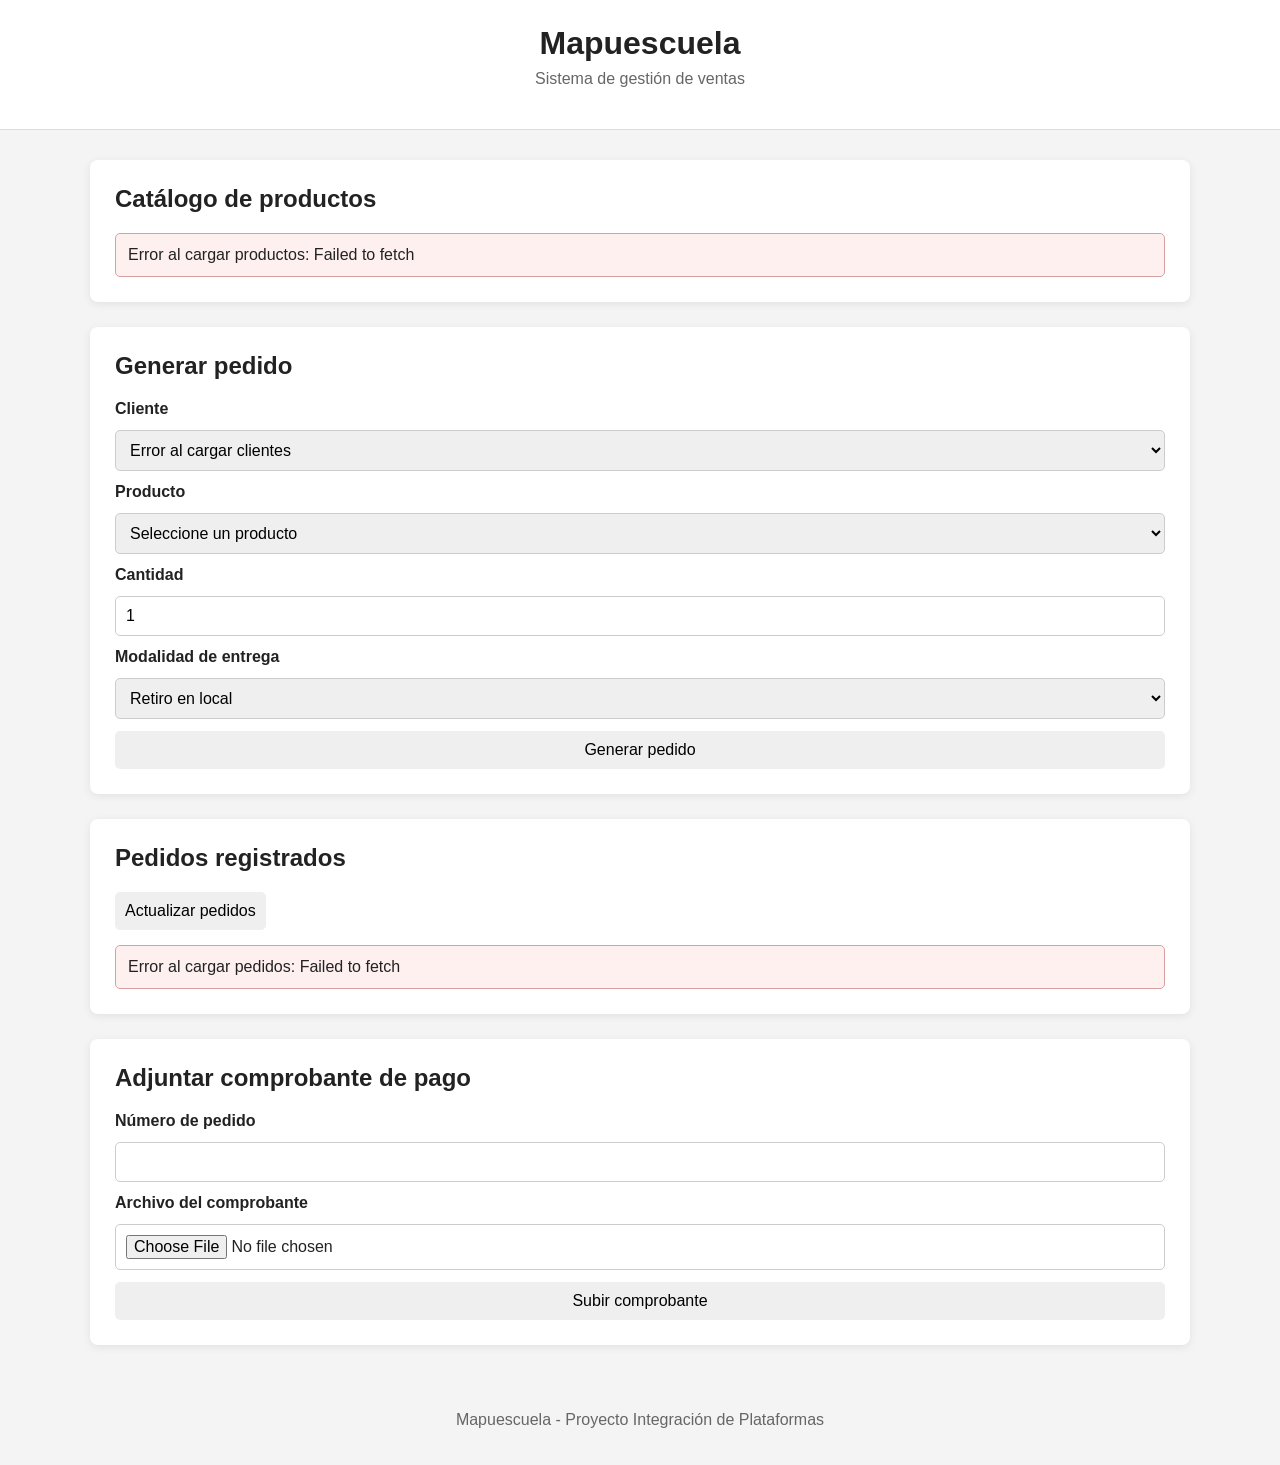
==== src/main/resources/static/index.html @ e21d8197 "Implementacion integrada Mapuescuela U1 U2 U3" ====
<!DOCTYPE html>
<html lang="es">
<head>
    <meta charset="UTF-8">
    <meta name="viewport" content="width=device-width, initial-scale=1.0">
    <title>Mapuescuela - Gestión de ventas</title>

    <link rel="stylesheet" href="estilos.css">
</head>

<body>

    <header>
        <h1>Mapuescuela</h1>
        <p>Sistema de gestión de ventas</p>
    </header>

    <main>

        <section>
            <h2>Catálogo de productos</h2>

            <div id="productos">
                <p>Cargando productos...</p>
            </div>
        </section>

        <section>
            <h2>Generar pedido</h2>

            <form id="formPedido">

                <label for="cliente">Cliente</label>
                <select id="cliente" required>
                    <option value="">Seleccione un cliente</option>
                </select>

                <label for="producto">Producto</label>
                <select id="producto" required>
                    <option value="">Seleccione un producto</option>
                </select>

                <label for="cantidad">Cantidad</label>
                <input
                    type="number"
                    id="cantidad"
                    min="1"
                    value="1"
                    required
                >

                <label for="modalidad">Modalidad de entrega</label>
                <select id="modalidad" required>
                    <option value="RETIRO">Retiro en local</option>
                    <option value="DESPACHO">Despacho a domicilio</option>
                </select>

                <button type="submit">
                    Generar pedido
                </button>

            </form>

            <div id="resultadoPedido"></div>
        </section>

        <section>
            <h2>Pedidos registrados</h2>

            <button id="btnActualizarPedidos">
                Actualizar pedidos
            </button>

            <div id="pedidos">
                <p>Cargando pedidos...</p>
            </div>
        </section>

        <section>
            <h2>Adjuntar comprobante de pago</h2>

            <form id="formComprobante">

                <label for="pedidoComprobante">
                    Número de pedido
                </label>

                <input
                    type="number"
                    id="pedidoComprobante"
                    min="1"
                    required
                >

                <label for="archivoComprobante">
                    Archivo del comprobante
                </label>

                <input
                    type="file"
                    id="archivoComprobante"
                    required
                >

                <button type="submit">
                    Subir comprobante
                </button>

            </form>

            <div id="resultadoComprobante"></div>
        </section>

    </main>

    <footer>
        <p>Mapuescuela - Proyecto Integración de Plataformas</p>
    </footer>

    <script src="app.js"></script>

</body>
</html>
---- src/main/resources/static/estilos.css ----
* {
    box-sizing: border-box;
}

body {
    margin: 0;
    font-family: Arial, Helvetica, sans-serif;
    background-color: #f4f4f4;
    color: #222222;
}

header {
    background-color: #ffffff;
    padding: 25px 20px;
    text-align: center;
    border-bottom: 1px solid #dddddd;
}

header h1 {
    margin: 0;
    font-size: 32px;
}

header p {
    margin-top: 8px;
    color: #666666;
}

main {
    width: 90%;
    max-width: 1100px;
    margin: 30px auto;
}

section {
    background-color: #ffffff;
    margin-bottom: 25px;
    padding: 25px;
    border-radius: 8px;
    box-shadow: 0 2px 8px rgba(0, 0, 0, 0.08);
}

section h2 {
    margin-top: 0;
    margin-bottom: 20px;
}

form {
    display: flex;
    flex-direction: column;
    gap: 12px;
}

label {
    font-weight: bold;
}

input,
select,
button {
    padding: 10px;
    font-size: 16px;
}

input,
select {
    border: 1px solid #cccccc;
    border-radius: 5px;
}

button {
    border: none;
    border-radius: 5px;
    cursor: pointer;
}

button:hover {
    opacity: 0.9;
}

.producto-card {
    border: 1px solid #dddddd;
    border-radius: 6px;
    padding: 15px;
    margin-bottom: 12px;
}

.producto-card h3 {
    margin-top: 0;
}

.tabla-contenedor {
    overflow-x: auto;
}

table {
    width: 100%;
    border-collapse: collapse;
    margin-top: 15px;
}

th,
td {
    border: 1px solid #dddddd;
    padding: 10px;
    text-align: left;
}

th {
    background-color: #f0f0f0;
}

.mensaje-exito {
    margin-top: 15px;
    padding: 12px;
    border: 1px solid #9acb9a;
    background-color: #eef9ee;
    border-radius: 5px;
}

.mensaje-error {
    margin-top: 15px;
    padding: 12px;
    border: 1px solid #d8a0a0;
    background-color: #fff0f0;
    border-radius: 5px;
}

footer {
    text-align: center;
    padding: 20px;
    color: #666666;
}
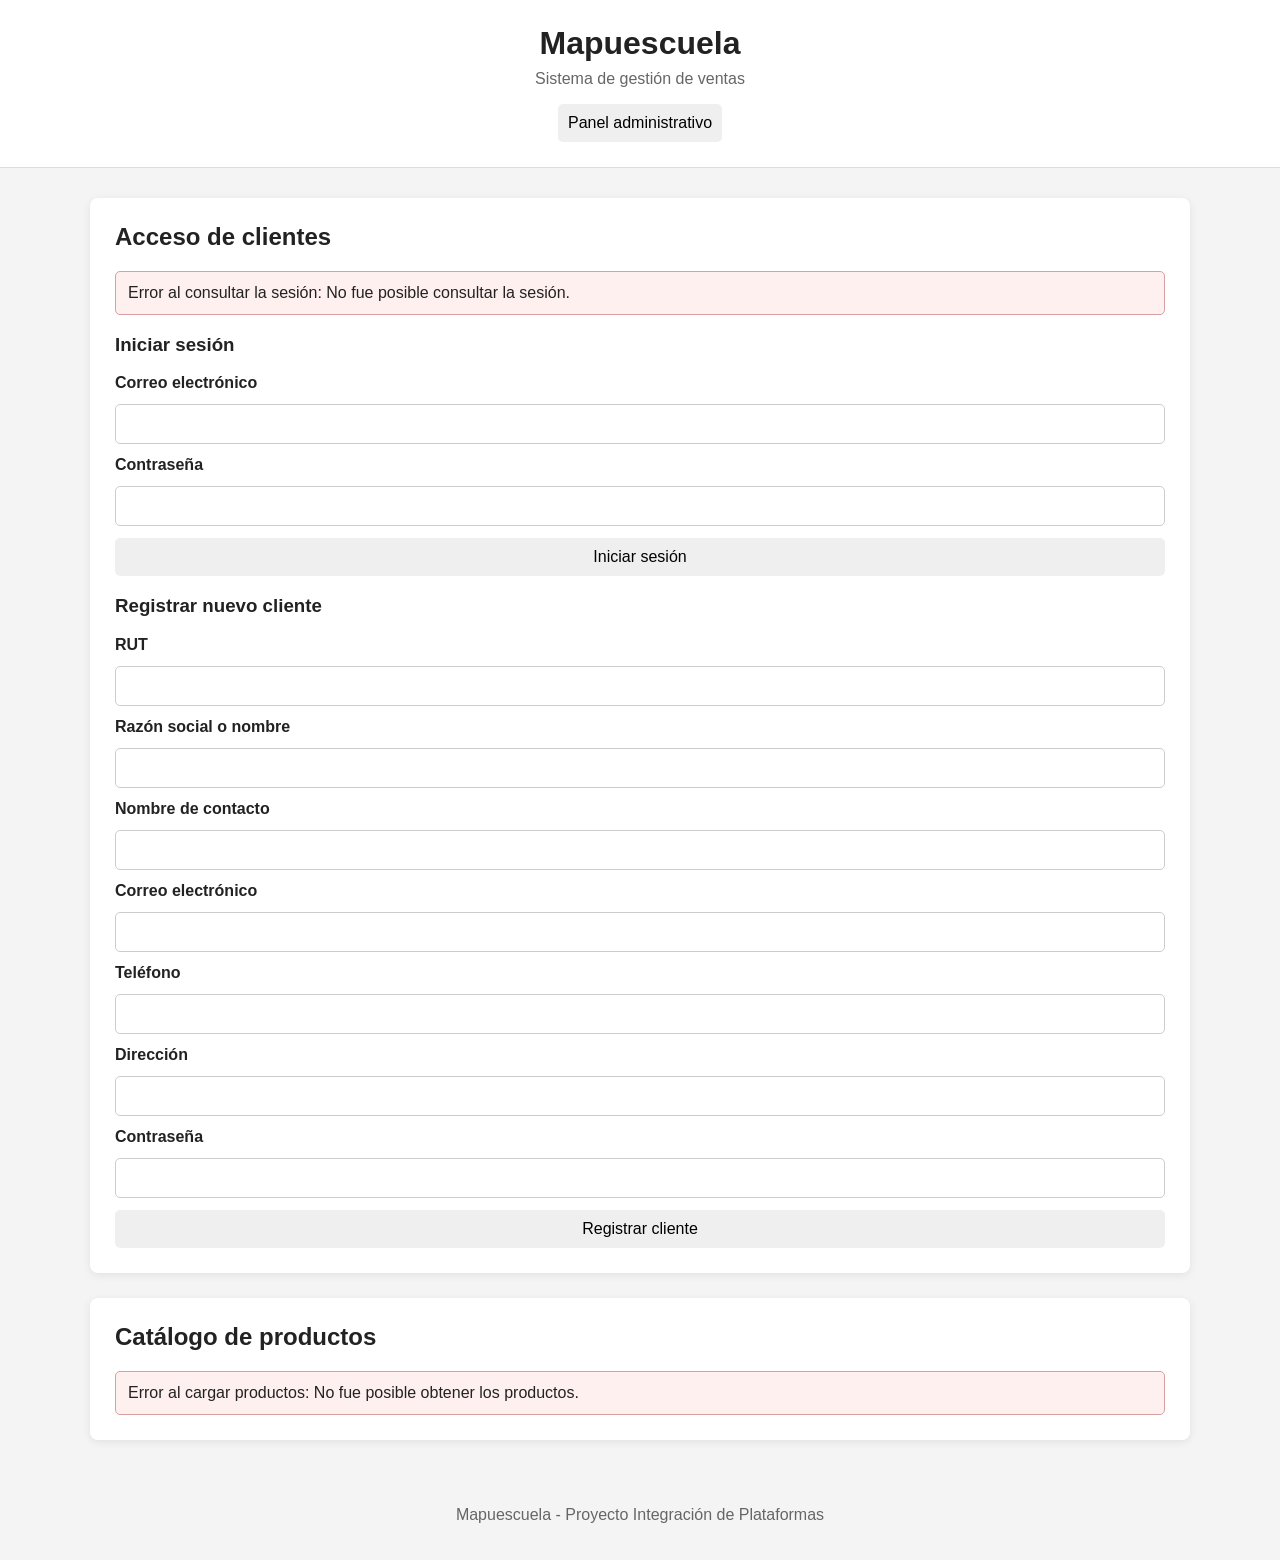
==== commit 77337881: "Completar flujos de retiro y despacho y mejorar seguridad e interfaz" ====
--- a/src/main/resources/static/index.html
+++ b/src/main/resources/static/index.html
@@ -13,9 +13,144 @@
     <header>
         <h1>Mapuescuela</h1>
         <p>Sistema de gestión de ventas</p>
+
+        <button
+            type="button"
+            onclick="window.location.href='admin.html'">
+            Panel administrativo
+        </button>
     </header>
 
     <main>
+
+        <section>
+            <h2>Acceso de clientes</h2>
+
+            <div id="estadoSesion">
+                <p>Comprobando sesión...</p>
+            </div>
+
+            <div id="formulariosAcceso">
+
+                <h3>Iniciar sesión</h3>
+
+                <form id="formLogin">
+
+                    <label for="emailLogin">
+                        Correo electrónico
+                    </label>
+                    <input
+                        type="email"
+                        id="emailLogin"
+                        autocomplete="email"
+                        required
+                    >
+
+                    <label for="passwordLogin">
+                        Contraseña
+                    </label>
+                    <input
+                        type="password"
+                        id="passwordLogin"
+                        autocomplete="current-password"
+                        required
+                    >
+
+                    <button type="submit">
+                        Iniciar sesión
+                    </button>
+
+                </form>
+
+                <div id="resultadoLogin" role="status"></div>
+
+                <h3>Registrar nuevo cliente</h3>
+
+                <form id="formRegistro">
+
+                    <label for="rutRegistro">RUT</label>
+                    <input
+                        type="text"
+                        id="rutRegistro"
+                        maxlength="20"
+                        required
+                    >
+
+                    <label for="razonSocialRegistro">
+                        Razón social o nombre
+                    </label>
+                    <input
+                        type="text"
+                        id="razonSocialRegistro"
+                        required
+                    >
+
+                    <label for="nombreContactoRegistro">
+                        Nombre de contacto
+                    </label>
+                    <input
+                        type="text"
+                        id="nombreContactoRegistro"
+                        required
+                    >
+
+                    <label for="emailRegistro">
+                        Correo electrónico
+                    </label>
+                    <input
+                        type="email"
+                        id="emailRegistro"
+                        autocomplete="email"
+                        required
+                    >
+
+                    <label for="telefonoRegistro">
+                        Teléfono
+                    </label>
+                    <input
+                        type="tel"
+                        id="telefonoRegistro"
+                        required
+                    >
+
+                    <label for="direccionRegistro">
+                        Dirección
+                    </label>
+                    <input
+                        type="text"
+                        id="direccionRegistro"
+                        required
+                    >
+
+                    <label for="passwordRegistro">
+                        Contraseña
+                    </label>
+                    <input
+                        type="password"
+                        id="passwordRegistro"
+                        minlength="8"
+                        maxlength="72"
+                        autocomplete="new-password"
+                        required
+                    >
+
+                    <button type="submit">
+                        Registrar cliente
+                    </button>
+
+                </form>
+
+                <div id="resultadoRegistro" role="status"></div>
+
+            </div>
+
+            <div id="accionesSesion" hidden>
+                <button type="button" id="btnCerrarSesion">
+                    Cerrar sesión
+                </button>
+            </div>
+
+        </section>
 
         <section>
             <h2>Catálogo de productos</h2>
@@ -25,15 +160,15 @@
             </div>
         </section>
 
-        <section>
+        <section id="seccionPedido" hidden>
             <h2>Generar pedido</h2>
 
+            <p>
+                El pedido se asociará automáticamente
+                a la cuenta con la que iniciaste sesión.
+            </p>
+
             <form id="formPedido">
-
-                <label for="cliente">Cliente</label>
-                <select id="cliente" required>
-                    <option value="">Seleccione un cliente</option>
-                </select>
 
                 <label for="producto">Producto</label>
                 <select id="producto" required>
@@ -61,14 +196,14 @@
 
             </form>
 
-            <div id="resultadoPedido"></div>
-        </section>
-
-        <section>
-            <h2>Pedidos registrados</h2>
-
-            <button id="btnActualizarPedidos">
-                Actualizar pedidos
+            <div id="resultadoPedido" role="status"></div>
+        </section>
+
+        <section id="seccionPedidos" hidden>
+            <h2>Mis pedidos</h2>
+
+            <button type="button" id="btnActualizarPedidos">
+                Actualizar mis pedidos
             </button>
 
             <div id="pedidos">
@@ -76,7 +211,7 @@
             </div>
         </section>
 
-        <section>
+        <section id="seccionComprobante" hidden>
             <h2>Adjuntar comprobante de pago</h2>
 
             <form id="formComprobante">
@@ -108,7 +243,7 @@
 
             </form>
 
-            <div id="resultadoComprobante"></div>
+            <div id="resultadoComprobante" role="status"></div>
         </section>
 
     </main>
@@ -117,6 +252,7 @@
         <p>Mapuescuela - Proyecto Integración de Plataformas</p>
     </footer>
 
+    <script src="seguridad.js"></script>
     <script src="app.js"></script>
 
 </body>
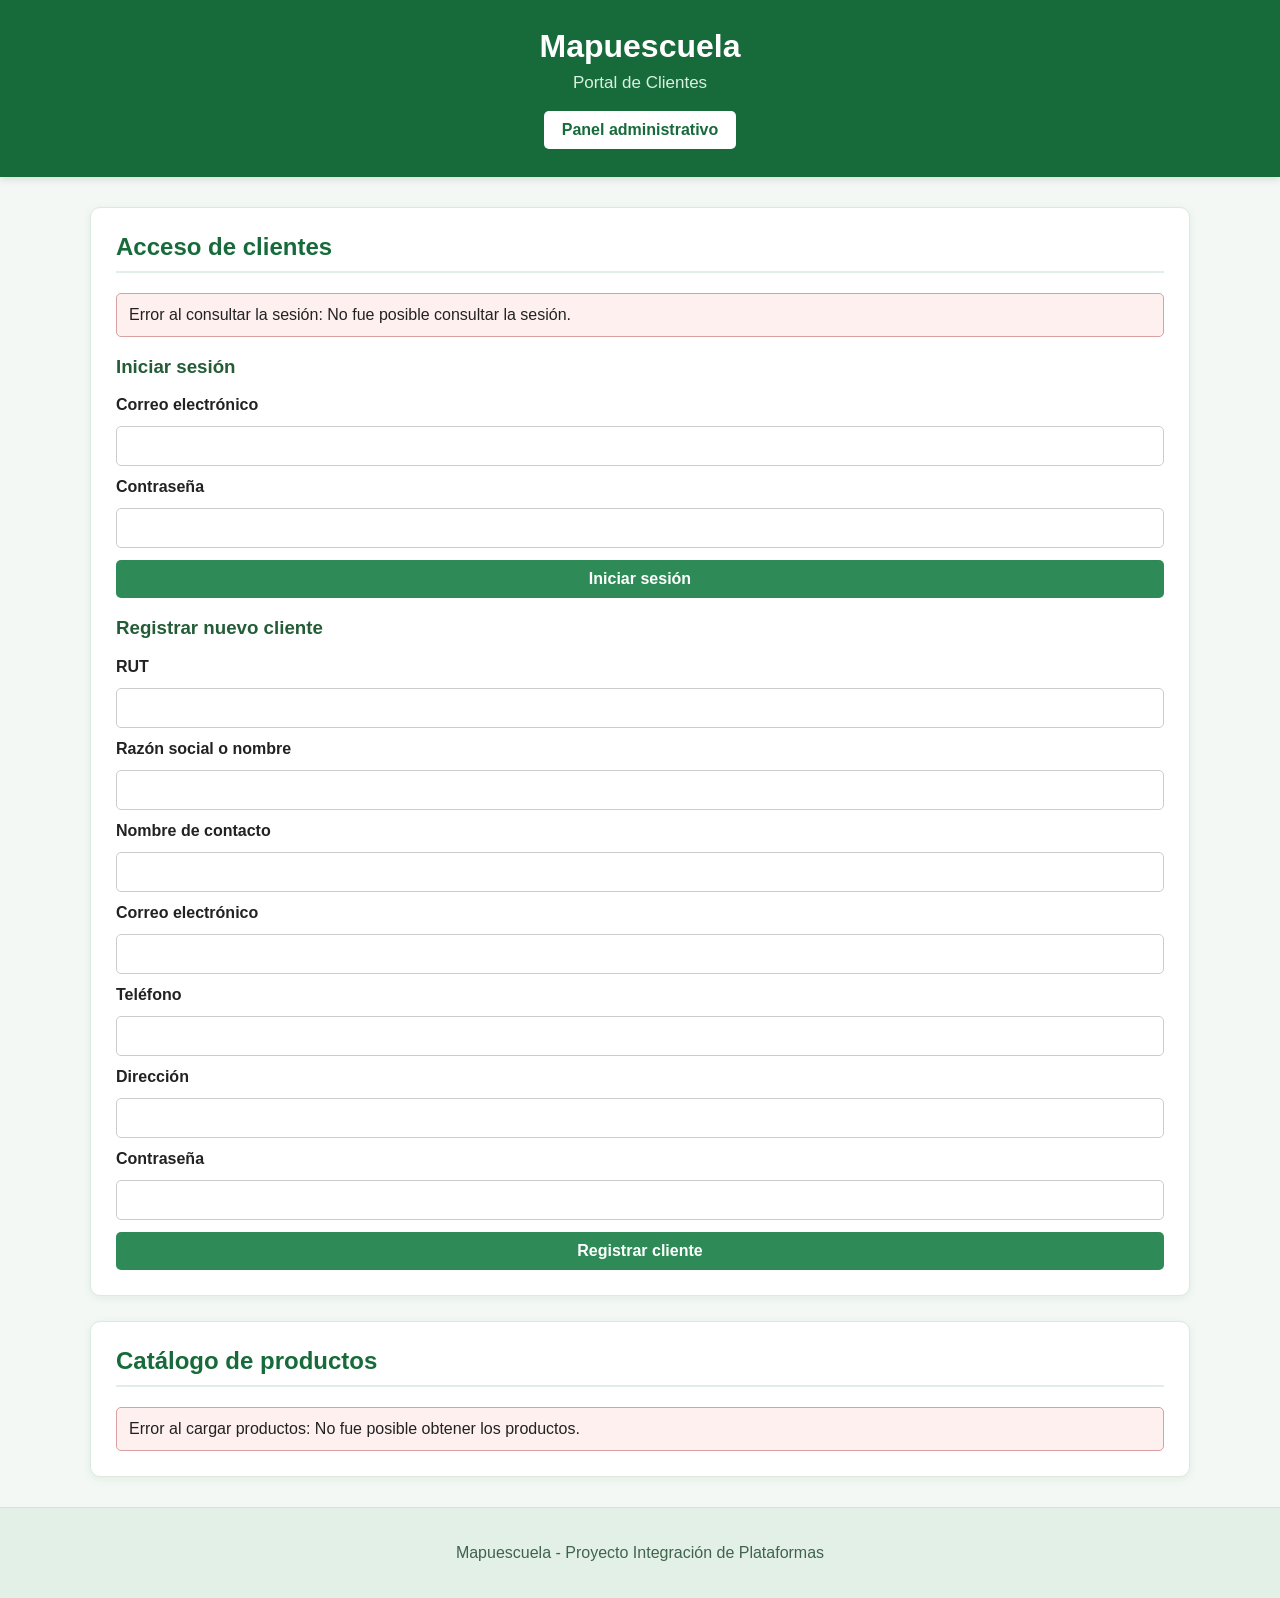
==== commit 2185ac10: "Mejorar portal de clientes y separar sesiones de acceso" ====
--- a/src/main/resources/static/index.html
+++ b/src/main/resources/static/index.html
@@ -8,11 +8,11 @@
     <link rel="stylesheet" href="estilos.css">
 </head>
 
-<body>
+<body class="portal-clientes">
 
     <header>
         <h1>Mapuescuela</h1>
-        <p>Sistema de gestión de ventas</p>
+        <p>Portal de Clientes</p>
 
         <button
             type="button"
--- a/src/main/resources/static/estilos.css
+++ b/src/main/resources/static/estilos.css
@@ -130,4 +130,90 @@
     text-align: center;
     padding: 20px;
     color: #666666;
+}
+/* =========================================================
+   PORTAL DE CLIENTES - ESTILO VERDE
+   ========================================================= */
+
+.portal-clientes {
+    background-color: #f3f8f4;
+}
+
+.portal-clientes header {
+    background-color: #176b3a;
+    color: #ffffff;
+    border-bottom: none;
+    padding: 28px 20px;
+    box-shadow: 0 2px 8px rgba(0, 0, 0, 0.12);
+}
+
+.portal-clientes header h1 {
+    color: #ffffff;
+}
+
+.portal-clientes header p {
+    color: #d9f0e1;
+    font-size: 17px;
+    margin-bottom: 18px;
+}
+
+.portal-clientes header button {
+    background-color: #ffffff;
+    color: #176b3a;
+    font-weight: bold;
+    padding: 10px 18px;
+}
+
+.portal-clientes main {
+    max-width: 1100px;
+}
+
+.portal-clientes section {
+    border: 1px solid #dbe9df;
+    border-radius: 10px;
+    box-shadow: 0 2px 8px rgba(23, 107, 58, 0.08);
+}
+
+.portal-clientes section h2 {
+    color: #176b3a;
+    border-bottom: 2px solid #e1eee5;
+    padding-bottom: 10px;
+}
+
+.portal-clientes section h3 {
+    color: #245c38;
+}
+
+.portal-clientes input:focus,
+.portal-clientes select:focus {
+    outline: none;
+    border-color: #2e8b57;
+    box-shadow: 0 0 0 2px rgba(46, 139, 87, 0.12);
+}
+
+.portal-clientes button {
+    background-color: #2e8b57;
+    color: #ffffff;
+    font-weight: bold;
+}
+
+.portal-clientes button:hover {
+    background-color: #247548;
+    opacity: 1;
+}
+
+.portal-clientes .producto-card {
+    background-color: #fbfdfb;
+    border-color: #d4e5d9;
+}
+
+.portal-clientes th {
+    background-color: #e5f2e9;
+    color: #245c38;
+}
+
+.portal-clientes footer {
+    background-color: #e3f0e7;
+    color: #41634c;
+    border-top: 1px solid #d1e4d7;
 }
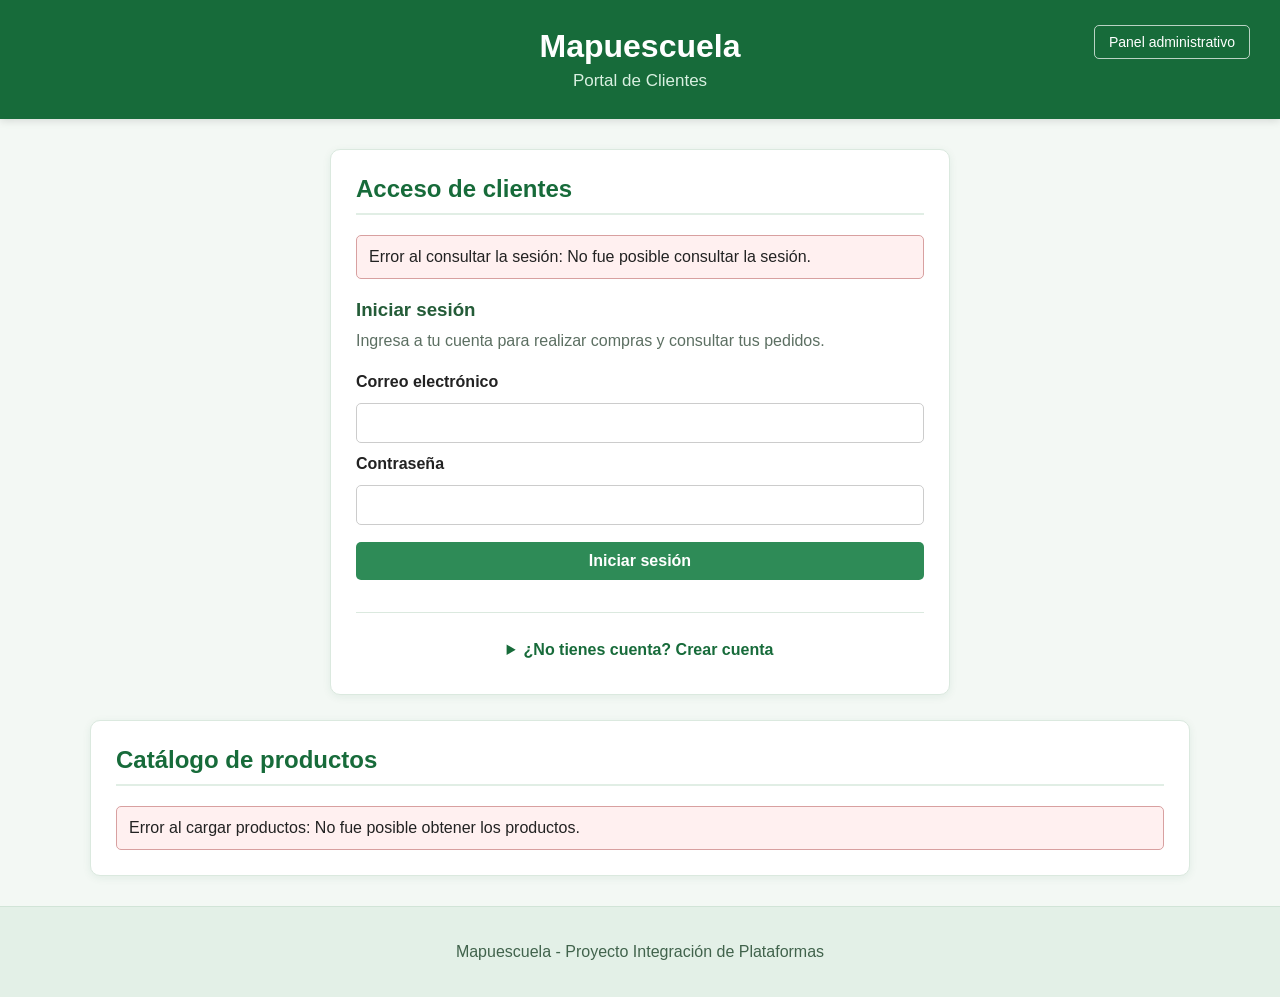
==== commit 35c506f1: "Mejorar diseño del portal de clientes" ====
--- a/src/main/resources/static/index.html
+++ b/src/main/resources/static/index.html
@@ -1,9 +1,9 @@
-<!DOCTYPE html>
+﻿<!DOCTYPE html>
 <html lang="es">
 <head>
     <meta charset="UTF-8">
     <meta name="viewport" content="width=device-width, initial-scale=1.0">
-    <title>Mapuescuela - Gestión de ventas</title>
+    <title>Mapuescuela - Portal de Clientes</title>
 
     <link rel="stylesheet" href="estilos.css">
 </head>
@@ -16,6 +16,7 @@
 
         <button
             type="button"
+            class="btn-panel-admin"
             onclick="window.location.href='admin.html'">
             Panel administrativo
         </button>
@@ -23,131 +24,175 @@
 
     <main>
 
-        <section>
+        <section class="seccion-acceso">
             <h2>Acceso de clientes</h2>
 
             <div id="estadoSesion">
                 <p>Comprobando sesión...</p>
             </div>
 
-            <div id="formulariosAcceso">
-
-                <h3>Iniciar sesión</h3>
-
-                <form id="formLogin">
-
-                    <label for="emailLogin">
-                        Correo electrónico
-                    </label>
-                    <input
-                        type="email"
-                        id="emailLogin"
-                        autocomplete="email"
-                        required
-                    >
-
-                    <label for="passwordLogin">
-                        Contraseña
-                    </label>
-                    <input
-                        type="password"
-                        id="passwordLogin"
-                        autocomplete="current-password"
-                        required
-                    >
-
-                    <button type="submit">
-                        Iniciar sesión
-                    </button>
-
-                </form>
-
-                <div id="resultadoLogin" role="status"></div>
-
-                <h3>Registrar nuevo cliente</h3>
-
-                <form id="formRegistro">
-
-                    <label for="rutRegistro">RUT</label>
-                    <input
-                        type="text"
-                        id="rutRegistro"
-                        maxlength="20"
-                        required
-                    >
-
-                    <label for="razonSocialRegistro">
-                        Razón social o nombre
-                    </label>
-                    <input
-                        type="text"
-                        id="razonSocialRegistro"
-                        required
-                    >
-
-                    <label for="nombreContactoRegistro">
-                        Nombre de contacto
-                    </label>
-                    <input
-                        type="text"
-                        id="nombreContactoRegistro"
-                        required
-                    >
-
-                    <label for="emailRegistro">
-                        Correo electrónico
-                    </label>
-                    <input
-                        type="email"
-                        id="emailRegistro"
-                        autocomplete="email"
-                        required
-                    >
-
-                    <label for="telefonoRegistro">
-                        Teléfono
-                    </label>
-                    <input
-                        type="tel"
-                        id="telefonoRegistro"
-                        required
-                    >
-
-                    <label for="direccionRegistro">
-                        Dirección
-                    </label>
-                    <input
-                        type="text"
-                        id="direccionRegistro"
-                        required
-                    >
-
-                    <label for="passwordRegistro">
-                        Contraseña
-                    </label>
-                    <input
-                        type="password"
-                        id="passwordRegistro"
-                        minlength="8"
-                        maxlength="72"
-                        autocomplete="new-password"
-                        required
-                    >
-
-                    <button type="submit">
-                        Registrar cliente
-                    </button>
-
-                </form>
-
-                <div id="resultadoRegistro" role="status"></div>
+            <div id="formulariosAcceso" class="acceso-clientes">
+
+                <div class="login-cliente">
+
+                    <h3>Iniciar sesión</h3>
+
+                    <p class="texto-acceso">
+                        Ingresa a tu cuenta para realizar compras
+                        y consultar tus pedidos.
+                    </p>
+
+                    <form id="formLogin">
+
+                        <label for="emailLogin">
+                            Correo electrónico
+                        </label>
+
+                        <input
+                            type="email"
+                            id="emailLogin"
+                            autocomplete="email"
+                            required
+                        >
+
+                        <label for="passwordLogin">
+                            Contraseña
+                        </label>
+
+                        <input
+                            type="password"
+                            id="passwordLogin"
+                            autocomplete="current-password"
+                            required
+                        >
+
+                        <button type="submit">
+                            Iniciar sesión
+                        </button>
+
+                    </form>
+
+                    <div id="resultadoLogin" role="status"></div>
+
+                </div>
+
+                <details class="registro-cliente">
+
+                    <summary>
+                        ¿No tienes cuenta? Crear cuenta
+                    </summary>
+
+                    <div class="contenido-registro">
+
+                        <h3>Registrar nuevo cliente</h3>
+
+                        <p class="texto-acceso">
+                            Completa tus datos para crear una cuenta
+                            en Mapuescuela.
+                        </p>
+
+                        <form id="formRegistro">
+
+                            <label for="rutRegistro">
+                                RUT
+                            </label>
+
+                            <input
+                                type="text"
+                                id="rutRegistro"
+                                maxlength="20"
+                                required
+                            >
+
+                            <label for="razonSocialRegistro">
+                                Razón social o nombre
+                            </label>
+
+                            <input
+                                type="text"
+                                id="razonSocialRegistro"
+                                required
+                            >
+
+                            <label for="nombreContactoRegistro">
+                                Nombre de contacto
+                            </label>
+
+                            <input
+                                type="text"
+                                id="nombreContactoRegistro"
+                                required
+                            >
+
+                            <label for="emailRegistro">
+                                Correo electrónico
+                            </label>
+
+                            <input
+                                type="email"
+                                id="emailRegistro"
+                                autocomplete="email"
+                                required
+                            >
+
+                            <label for="telefonoRegistro">
+                                Teléfono
+                            </label>
+
+                            <input
+                                type="tel"
+                                id="telefonoRegistro"
+                                required
+                            >
+
+                            <label for="direccionRegistro">
+                                Dirección
+                            </label>
+
+                            <input
+                                type="text"
+                                id="direccionRegistro"
+                                required
+                            >
+
+                            <label for="passwordRegistro">
+                                Contraseña
+                            </label>
+
+                            <input
+                                type="password"
+                                id="passwordRegistro"
+                                minlength="8"
+                                maxlength="72"
+                                autocomplete="new-password"
+                                required
+                            >
+
+                            <button type="submit">
+                                Registrar cliente
+                            </button>
+
+                        </form>
+
+                        <div
+                            id="resultadoRegistro"
+                            role="status">
+                        </div>
+
+                    </div>
+
+                </details>
 
             </div>
 
             <div id="accionesSesion" hidden>
-                <button type="button" id="btnCerrarSesion">
+
+                <button
+                    type="button"
+                    id="btnCerrarSesion">
                     Cerrar sesión
                 </button>
+
             </div>
 
         </section>
@@ -161,6 +206,7 @@
         </section>
 
         <section id="seccionPedido" hidden>
+
             <h2>Generar pedido</h2>
 
             <p>
@@ -170,12 +216,20 @@
 
             <form id="formPedido">
 
-                <label for="producto">Producto</label>
+                <label for="producto">
+                    Producto
+                </label>
+
                 <select id="producto" required>
-                    <option value="">Seleccione un producto</option>
+                    <option value="">
+                        Seleccione un producto
+                    </option>
                 </select>
 
-                <label for="cantidad">Cantidad</label>
+                <label for="cantidad">
+                    Cantidad
+                </label>
+
                 <input
                     type="number"
                     id="cantidad"
@@ -184,10 +238,20 @@
                     required
                 >
 
-                <label for="modalidad">Modalidad de entrega</label>
+                <label for="modalidad">
+                    Modalidad de entrega
+                </label>
+
                 <select id="modalidad" required>
-                    <option value="RETIRO">Retiro en local</option>
-                    <option value="DESPACHO">Despacho a domicilio</option>
+
+                    <option value="RETIRO">
+                        Retiro en local
+                    </option>
+
+                    <option value="DESPACHO">
+                        Despacho a domicilio
+                    </option>
+
                 </select>
 
                 <button type="submit">
@@ -196,22 +260,31 @@
 
             </form>
 
-            <div id="resultadoPedido" role="status"></div>
+            <div
+                id="resultadoPedido"
+                role="status">
+            </div>
+
         </section>
 
         <section id="seccionPedidos" hidden>
+
             <h2>Mis pedidos</h2>
 
-            <button type="button" id="btnActualizarPedidos">
+            <button
+                type="button"
+                id="btnActualizarPedidos">
                 Actualizar mis pedidos
             </button>
 
             <div id="pedidos">
                 <p>Cargando pedidos...</p>
             </div>
+
         </section>
 
         <section id="seccionComprobante" hidden>
+
             <h2>Adjuntar comprobante de pago</h2>
 
             <form id="formComprobante">
@@ -243,13 +316,19 @@
 
             </form>
 
-            <div id="resultadoComprobante" role="status"></div>
+            <div
+                id="resultadoComprobante"
+                role="status">
+            </div>
+
         </section>
 
     </main>
 
     <footer>
-        <p>Mapuescuela - Proyecto Integración de Plataformas</p>
+        <p>
+            Mapuescuela - Proyecto Integración de Plataformas
+        </p>
     </footer>
 
     <script src="seguridad.js"></script>
--- a/src/main/resources/static/estilos.css
+++ b/src/main/resources/static/estilos.css
@@ -131,6 +131,8 @@
     padding: 20px;
     color: #666666;
 }
+
+
 /* =========================================================
    PORTAL DE CLIENTES - ESTILO VERDE
    ========================================================= */
@@ -139,7 +141,11 @@
     background-color: #f3f8f4;
 }
 
+
+/* ENCABEZADO */
+
 .portal-clientes header {
+    position: relative;
     background-color: #176b3a;
     color: #ffffff;
     border-bottom: none;
@@ -149,20 +155,37 @@
 
 .portal-clientes header h1 {
     color: #ffffff;
+    margin-bottom: 4px;
 }
 
 .portal-clientes header p {
     color: #d9f0e1;
     font-size: 17px;
-    margin-bottom: 18px;
-}
-
-.portal-clientes header button {
-    background-color: #ffffff;
-    color: #176b3a;
-    font-weight: bold;
-    padding: 10px 18px;
-}
+    margin: 6px 0 0;
+}
+
+
+/* BOTÓN DE ACCESO ADMINISTRATIVO */
+
+.portal-clientes header .btn-panel-admin {
+    position: absolute;
+    top: 25px;
+    right: 30px;
+    width: auto;
+    background-color: transparent;
+    color: #ffffff;
+    border: 1px solid rgba(255, 255, 255, 0.7);
+    font-size: 14px;
+    font-weight: normal;
+    padding: 8px 14px;
+}
+
+.portal-clientes header .btn-panel-admin:hover {
+    background-color: rgba(255, 255, 255, 0.12);
+}
+
+
+/* CONTENIDO PRINCIPAL */
 
 .portal-clientes main {
     max-width: 1100px;
@@ -182,6 +205,46 @@
 
 .portal-clientes section h3 {
     color: #245c38;
+}
+
+
+/* =========================================================
+   ACCESO DE CLIENTES
+   ========================================================= */
+
+.portal-clientes .seccion-acceso {
+    max-width: 620px;
+    margin-left: auto;
+    margin-right: auto;
+}
+
+.portal-clientes .acceso-clientes {
+    margin-top: 15px;
+}
+
+.portal-clientes .login-cliente {
+    padding: 5px 0 10px;
+}
+
+.portal-clientes .login-cliente h3 {
+    margin-top: 0;
+    margin-bottom: 8px;
+}
+
+.portal-clientes .texto-acceso {
+    color: #5c6f62;
+    line-height: 1.5;
+    margin-top: 0;
+    margin-bottom: 20px;
+}
+
+
+/* FORMULARIOS */
+
+.portal-clientes input,
+.portal-clientes select {
+    width: 100%;
+    background-color: #ffffff;
 }
 
 .portal-clientes input:focus,
@@ -202,6 +265,52 @@
     opacity: 1;
 }
 
+.portal-clientes .login-cliente form button {
+    margin-top: 5px;
+}
+
+
+/* =========================================================
+   REGISTRO PLEGABLE
+   ========================================================= */
+
+.portal-clientes .registro-cliente {
+    margin-top: 22px;
+    border-top: 1px solid #dbe9df;
+    padding-top: 18px;
+}
+
+.portal-clientes .registro-cliente summary {
+    cursor: pointer;
+    color: #176b3a;
+    font-weight: bold;
+    text-align: center;
+    padding: 10px;
+    border-radius: 6px;
+    list-style-position: inside;
+}
+
+.portal-clientes .registro-cliente summary:hover {
+    background-color: #eef6f0;
+}
+
+.portal-clientes .registro-cliente[open] summary {
+    margin-bottom: 20px;
+}
+
+.portal-clientes .contenido-registro {
+    padding-top: 5px;
+}
+
+.portal-clientes .contenido-registro h3 {
+    margin-top: 0;
+}
+
+
+/* =========================================================
+   CATÁLOGO Y PEDIDOS
+   ========================================================= */
+
 .portal-clientes .producto-card {
     background-color: #fbfdfb;
     border-color: #d4e5d9;
@@ -211,9 +320,42 @@
     background-color: #e5f2e9;
     color: #245c38;
 }
+
+
+/* PIE DE PÁGINA */
 
 .portal-clientes footer {
     background-color: #e3f0e7;
     color: #41634c;
     border-top: 1px solid #d1e4d7;
+}
+
+
+/* =========================================================
+   ADAPTACIÓN PARA PANTALLAS PEQUEÑAS
+   ========================================================= */
+
+@media (max-width: 700px) {
+
+    .portal-clientes header {
+        padding: 24px 15px;
+    }
+
+    .portal-clientes header .btn-panel-admin {
+        position: static;
+        margin-top: 15px;
+    }
+
+    .portal-clientes main {
+        width: 94%;
+        margin-top: 20px;
+    }
+
+    .portal-clientes section {
+        padding: 20px;
+    }
+
+    .portal-clientes .seccion-acceso {
+        max-width: 100%;
+    }
 }
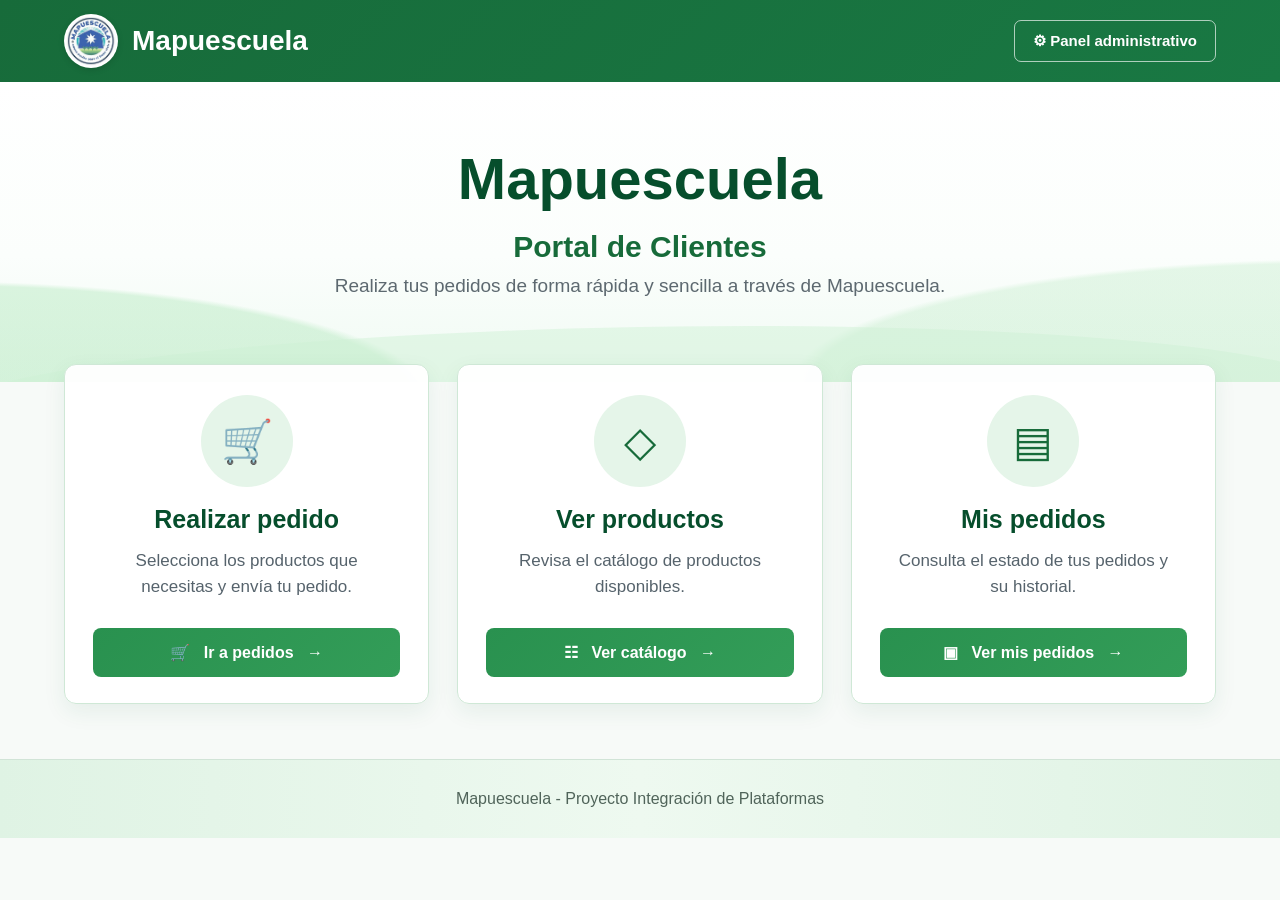
==== commit d85e5baf: "Mejorar interfaz final de portales y seguridad de sesiones" ====
--- a/src/main/resources/static/index.html
+++ b/src/main/resources/static/index.html
@@ -1,46 +1,269 @@
 ﻿<!DOCTYPE html>
 <html lang="es">
+
 <head>
     <meta charset="UTF-8">
     <meta name="viewport" content="width=device-width, initial-scale=1.0">
+
     <title>Mapuescuela - Portal de Clientes</title>
 
     <link rel="stylesheet" href="estilos.css">
+
+    <style>
+        /* =====================================================
+           BARRA DE ACCIONES DE MIS PEDIDOS
+           ===================================================== */
+
+        .barra-mis-pedidos {
+            display: flex;
+            align-items: center;
+            justify-content: space-between;
+            gap: 16px;
+            flex-wrap: wrap;
+
+            margin: 12px 0 10px;
+            padding: 10px 12px;
+
+            background-color: #16733f;
+            border-radius: 7px;
+        }
+
+        .barra-mis-pedidos-usuario {
+            display: flex;
+            align-items: center;
+            justify-content: flex-end;
+            gap: 12px;
+            flex-wrap: wrap;
+
+            margin-left: auto;
+        }
+
+        .nombre-cliente-pedidos {
+            color: #ffffff;
+            font-size: 14px;
+            font-weight: 700;
+        }
+
+        .btn-cerrar-sesion-pedidos {
+            width: auto;
+
+            padding: 9px 14px;
+
+            background-color: rgba(255, 255, 255, 0.12);
+            color: #ffffff;
+
+            border: 1px solid rgba(255, 255, 255, 0.75);
+            border-radius: 6px;
+
+            font-size: 14px;
+            font-weight: 700;
+
+            cursor: pointer;
+
+            transition: 0.2s ease;
+        }
+
+        .btn-cerrar-sesion-pedidos:hover {
+            background-color: rgba(255, 255, 255, 0.24);
+        }
+
+        @media (max-width: 650px) {
+
+            .barra-mis-pedidos {
+                align-items: stretch;
+            }
+
+            .barra-mis-pedidos-usuario {
+                width: 100%;
+                justify-content: space-between;
+                margin-left: 0;
+            }
+        }
+    </style>
 </head>
 
 <body class="portal-clientes">
 
-    <header>
-        <h1>Mapuescuela</h1>
-        <p>Portal de Clientes</p>
+    <!-- =====================================================
+         BARRA SUPERIOR
+         ===================================================== -->
+
+    <header class="barra-superior">
+
+        <div class="marca-mapuescuela">
+
+            <img
+                src="img/logo-mapuescuela.jpg"
+                alt="Logo Mapuescuela"
+                class="logo-mapuescuela"
+            >
+
+            <span>
+                Mapuescuela
+            </span>
+
+        </div>
+
 
         <button
             type="button"
             class="btn-panel-admin"
             onclick="window.location.href='admin.html'">
-            Panel administrativo
+            ⚙ Panel administrativo
         </button>
+
     </header>
 
+
+    <!-- =====================================================
+         PORTADA
+         ===================================================== -->
+
     <main>
 
-        <section class="seccion-acceso">
-            <h2>Acceso de clientes</h2>
+        <section class="portada-mapuescuela">
+
+            <div class="portada-contenido">
+
+                <h1>
+                    Mapuescuela
+                </h1>
+
+                <h2>
+                    Portal de Clientes
+                </h2>
+
+                <p>
+                    Realiza tus pedidos de forma rápida y sencilla
+                    a través de Mapuescuela.
+                </p>
+
+            </div>
+
+        </section>
+
+
+        <!-- =================================================
+             ACCESOS PRINCIPALES
+             ================================================= -->
+
+        <section class="accesos-principales">
+
+            <article class="tarjeta-acceso">
+
+                <div class="icono-acceso">
+                    🛒
+                </div>
+
+                <h2>
+                    Realizar pedido
+                </h2>
+
+                <p>
+                    Selecciona los productos que necesitas
+                    y envía tu pedido.
+                </p>
+
+                <button
+                    type="button"
+                    id="btnIrPedidos"
+                    class="btn-acceso">
+                    🛒 &nbsp; Ir a pedidos &nbsp; →
+                </button>
+
+            </article>
+
+
+            <article class="tarjeta-acceso">
+
+                <div class="icono-acceso">
+                    ◇
+                </div>
+
+                <h2>
+                    Ver productos
+                </h2>
+
+                <p>
+                    Revisa el catálogo de productos
+                    disponibles.
+                </p>
+
+                <button
+                    type="button"
+                    id="btnVerCatalogo"
+                    class="btn-acceso">
+                    ☷ &nbsp; Ver catálogo &nbsp; →
+                </button>
+
+            </article>
+
+
+            <article class="tarjeta-acceso">
+
+                <div class="icono-acceso">
+                    ▤
+                </div>
+
+                <h2>
+                    Mis pedidos
+                </h2>
+
+                <p>
+                    Consulta el estado de tus pedidos
+                    y su historial.
+                </p>
+
+                <button
+                    type="button"
+                    id="btnVerMisPedidos"
+                    class="btn-acceso">
+                    ▣ &nbsp; Ver mis pedidos &nbsp; →
+                </button>
+
+            </article>
+
+        </section>
+
+
+        <!-- =================================================
+             ACCESO DE CLIENTES
+             ================================================= -->
+
+        <section
+            id="seccionAcceso"
+            class="seccion-acceso"
+            hidden>
+
+            <h2>
+                Acceso de clientes
+            </h2>
+
 
             <div id="estadoSesion">
-                <p>Comprobando sesión...</p>
+
+                <p>
+                    Comprobando sesión...
+                </p>
+
             </div>
 
-            <div id="formulariosAcceso" class="acceso-clientes">
+
+            <div
+                id="formulariosAcceso"
+                class="acceso-clientes">
 
                 <div class="login-cliente">
 
-                    <h3>Iniciar sesión</h3>
+                    <h3>
+                        Iniciar sesión
+                    </h3>
 
                     <p class="texto-acceso">
                         Ingresa a tu cuenta para realizar compras
                         y consultar tus pedidos.
                     </p>
+
 
                     <form id="formLogin">
 
@@ -55,6 +278,7 @@
                             required
                         >
 
+
                         <label for="passwordLogin">
                             Contraseña
                         </label>
@@ -66,15 +290,23 @@
                             required
                         >
 
+
                         <button type="submit">
                             Iniciar sesión
                         </button>
 
                     </form>
 
-                    <div id="resultadoLogin" role="status"></div>
+
+                    <div
+                        id="resultadoLogin"
+                        role="status">
+                    </div>
 
                 </div>
+
+
+                <!-- REGISTRO DE CLIENTE -->
 
                 <details class="registro-cliente">
 
@@ -82,14 +314,18 @@
                         ¿No tienes cuenta? Crear cuenta
                     </summary>
 
+
                     <div class="contenido-registro">
 
-                        <h3>Registrar nuevo cliente</h3>
+                        <h3>
+                            Registrar nuevo cliente
+                        </h3>
 
                         <p class="texto-acceso">
                             Completa tus datos para crear una cuenta
                             en Mapuescuela.
                         </p>
+
 
                         <form id="formRegistro">
 
@@ -104,6 +340,7 @@
                                 required
                             >
 
+
                             <label for="razonSocialRegistro">
                                 Razón social o nombre
                             </label>
@@ -114,6 +351,7 @@
                                 required
                             >
 
+
                             <label for="nombreContactoRegistro">
                                 Nombre de contacto
                             </label>
@@ -123,6 +361,7 @@
                                 id="nombreContactoRegistro"
                                 required
                             >
+
 
                             <label for="emailRegistro">
                                 Correo electrónico
@@ -135,6 +374,7 @@
                                 required
                             >
 
+
                             <label for="telefonoRegistro">
                                 Teléfono
                             </label>
@@ -145,6 +385,7 @@
                                 required
                             >
 
+
                             <label for="direccionRegistro">
                                 Dirección
                             </label>
@@ -154,6 +395,7 @@
                                 id="direccionRegistro"
                                 required
                             >
+
 
                             <label for="passwordRegistro">
                                 Contraseña
@@ -168,11 +410,13 @@
                                 required
                             >
 
+
                             <button type="submit">
                                 Registrar cliente
                             </button>
 
                         </form>
+
 
                         <div
                             id="resultadoRegistro"
@@ -185,46 +429,97 @@
 
             </div>
 
-            <div id="accionesSesion" hidden>
-
-                <button
-                    type="button"
-                    id="btnCerrarSesion">
-                    Cerrar sesión
-                </button>
+
+            <button
+                type="button"
+                class="btn-volver-inicio"
+                onclick="
+                    document.getElementById('seccionAcceso').hidden = true;
+                    document.querySelector('.portada-mapuescuela').scrollIntoView({
+                        behavior: 'smooth',
+                        block: 'start'
+                    });
+                ">
+                ← Volver al inicio
+            </button>
+
+        </section>
+
+
+        <!-- =================================================
+             CATÁLOGO
+             ================================================= -->
+
+        <section
+            id="seccionCatalogo"
+            class="seccion-contenido"
+            hidden>
+
+            <h2>
+                Catálogo de productos
+            </h2>
+
+
+            <div id="productos">
+
+                <p>
+                    Cargando productos...
+                </p>
 
             </div>
 
+
+            <button
+                type="button"
+                class="btn-volver-inicio"
+                onclick="
+                    document.getElementById('seccionCatalogo').hidden = true;
+                    document.querySelector('.portada-mapuescuela').scrollIntoView({
+                        behavior: 'smooth',
+                        block: 'start'
+                    });
+                ">
+                ← Volver al inicio
+            </button>
+
         </section>
 
-        <section>
-            <h2>Catálogo de productos</h2>
-
-            <div id="productos">
-                <p>Cargando productos...</p>
-            </div>
-        </section>
-
-        <section id="seccionPedido" hidden>
-
-            <h2>Generar pedido</h2>
+
+        <!-- =================================================
+             GENERAR PEDIDO
+             ================================================= -->
+
+        <section
+            id="seccionPedido"
+            class="seccion-contenido"
+            hidden>
+
+            <h2>
+                Generar pedido
+            </h2>
 
             <p>
                 El pedido se asociará automáticamente
                 a la cuenta con la que iniciaste sesión.
             </p>
 
+
             <form id="formPedido">
 
                 <label for="producto">
                     Producto
                 </label>
 
-                <select id="producto" required>
+                <select
+                    id="producto"
+                    required>
+
                     <option value="">
                         Seleccione un producto
                     </option>
+
                 </select>
+
 
                 <label for="cantidad">
                     Cantidad
@@ -238,11 +533,14 @@
                     required
                 >
 
+
                 <label for="modalidad">
                     Modalidad de entrega
                 </label>
 
-                <select id="modalidad" required>
+                <select
+                    id="modalidad"
+                    required>
 
                     <option value="RETIRO">
                         Retiro en local
@@ -254,38 +552,121 @@
 
                 </select>
 
+
                 <button type="submit">
                     Generar pedido
                 </button>
 
             </form>
+
 
             <div
                 id="resultadoPedido"
                 role="status">
             </div>
 
-        </section>
-
-        <section id="seccionPedidos" hidden>
-
-            <h2>Mis pedidos</h2>
 
             <button
                 type="button"
-                id="btnActualizarPedidos">
-                Actualizar mis pedidos
+                class="btn-volver-inicio"
+                onclick="
+                    document.getElementById('seccionPedido').hidden = true;
+                    document.querySelector('.portada-mapuescuela').scrollIntoView({
+                        behavior: 'smooth',
+                        block: 'start'
+                    });
+                ">
+                ← Volver al inicio
             </button>
 
+        </section>
+
+
+        <!-- =================================================
+             MIS PEDIDOS
+             ================================================= -->
+
+        <section
+            id="seccionPedidos"
+            class="seccion-contenido"
+            hidden>
+
+            <h2>
+                Mis pedidos
+            </h2>
+
+
+            <div class="barra-mis-pedidos">
+
+                <button
+                    type="button"
+                    id="btnActualizarPedidos">
+                    Actualizar mis pedidos
+                </button>
+
+
+                <div
+                    id="sesionPedidos"
+                    class="barra-mis-pedidos-usuario"
+                    hidden>
+
+                    <span
+                        id="nombreClientePedidos"
+                        class="nombre-cliente-pedidos">
+                        👤 Cliente: Cliente
+                    </span>
+
+
+                    <button
+                        type="button"
+                        id="btnCerrarSesion"
+                        class="btn-cerrar-sesion-pedidos">
+                        Cerrar sesión
+                    </button>
+
+                </div>
+
+            </div>
+
+
             <div id="pedidos">
-                <p>Cargando pedidos...</p>
+
+                <p>
+                    Cargando pedidos...
+                </p>
+
             </div>
 
+
+            <button
+                type="button"
+                class="btn-volver-inicio"
+                onclick="
+                    document.getElementById('seccionPedidos').hidden = true;
+                    document.querySelector('.portada-mapuescuela').scrollIntoView({
+                        behavior: 'smooth',
+                        block: 'start'
+                    });
+                ">
+                ← Volver al inicio
+            </button>
+
         </section>
 
-        <section id="seccionComprobante" hidden>
-
-            <h2>Adjuntar comprobante de pago</h2>
+
+        <!-- =================================================
+             COMPROBANTE
+             ================================================= -->
+
+        <section
+            id="seccionComprobante"
+            class="seccion-contenido"
+            hidden>
+
+            <h2>
+                Adjuntar comprobante de pago
+            </h2>
+
 
             <form id="formComprobante">
 
@@ -300,6 +681,7 @@
                     required
                 >
 
+
                 <label for="archivoComprobante">
                     Archivo del comprobante
                 </label>
@@ -310,29 +692,54 @@
                     required
                 >
 
+
                 <button type="submit">
                     Subir comprobante
                 </button>
 
             </form>
+
 
             <div
                 id="resultadoComprobante"
                 role="status">
             </div>
 
+
+            <button
+                type="button"
+                class="btn-volver-inicio"
+                onclick="
+                    document.getElementById('seccionComprobante').hidden = true;
+                    document.querySelector('.portada-mapuescuela').scrollIntoView({
+                        behavior: 'smooth',
+                        block: 'start'
+                    });
+                ">
+                ← Volver al inicio
+            </button>
+
         </section>
 
     </main>
 
+
+    <!-- =====================================================
+         PIE DE PÁGINA
+         ===================================================== -->
+
     <footer>
+
         <p>
             Mapuescuela - Proyecto Integración de Plataformas
         </p>
+
     </footer>
+
 
     <script src="seguridad.js"></script>
     <script src="app.js"></script>
 
 </body>
+
 </html>
--- a/src/main/resources/static/estilos.css
+++ b/src/main/resources/static/estilos.css
@@ -1,49 +1,386 @@
 * {
     box-sizing: border-box;
+}
+
+html {
+    scroll-behavior: smooth;
 }
 
 body {
     margin: 0;
     font-family: Arial, Helvetica, sans-serif;
-    background-color: #f4f4f4;
-    color: #222222;
-}
-
-header {
+    background-color: #f7faf8;
+    color: #20332a;
+}
+
+button,
+input,
+select {
+    font-family: inherit;
+}
+
+
+/* =========================================================
+   BARRA SUPERIOR
+   ========================================================= */
+
+.barra-superior {
+    width: 100%;
+    min-height: 82px;
+    padding: 0 5%;
+    background: linear-gradient(135deg, #176b3a, #197843);
+    color: #ffffff;
+
+    display: flex;
+    align-items: center;
+    justify-content: space-between;
+
+    box-shadow: 0 2px 8px rgba(0, 0, 0, 0.08);
+}
+
+.marca-mapuescuela {
+    display: flex;
+    align-items: center;
+    gap: 14px;
+
+    color: #ffffff;
+    font-size: 28px;
+    font-weight: 700;
+}
+
+.logo-mapuescuela {
+    width: 54px;
+    height: 54px;
+
+    object-fit: cover;
+
     background-color: #ffffff;
-    padding: 25px 20px;
+
+    border: 2px solid rgba(255, 255, 255, 0.85);
+    border-radius: 50%;
+
+    box-shadow: 0 2px 6px rgba(0, 0, 0, 0.12);
+}
+
+.barra-superior .btn-panel-admin {
+    width: auto;
+    padding: 11px 18px;
+
+    background-color: transparent;
+    color: #ffffff;
+
+    border: 1px solid rgba(255, 255, 255, 0.65);
+    border-radius: 7px;
+
+    font-size: 15px;
+    font-weight: 600;
+
+    cursor: pointer;
+    transition: 0.2s ease;
+}
+
+.barra-superior .btn-panel-admin:hover {
+    background-color: rgba(255, 255, 255, 0.12);
+}
+
+
+/* =========================================================
+   CONTENEDOR PRINCIPAL
+   ========================================================= */
+
+.portal-clientes main {
+    width: 100%;
+    max-width: none;
+    margin: 0;
+}
+
+
+/* =========================================================
+   PORTADA / HERO
+   ========================================================= */
+
+.portada-mapuescuela {
+    position: relative;
+    overflow: hidden;
+
+    min-height: 300px;
+    margin: 0;
+    padding: 65px 20px 80px;
+
+    display: flex;
+    align-items: center;
+    justify-content: center;
+
     text-align: center;
-    border-bottom: 1px solid #dddddd;
-}
-
-header h1 {
+
+    background:
+        radial-gradient(
+            ellipse at -5% 105%,
+            rgba(154, 225, 167, 0.33) 0%,
+            rgba(154, 225, 167, 0.33) 25%,
+            transparent 26%
+        ),
+        radial-gradient(
+            ellipse at 105% 100%,
+            rgba(169, 228, 179, 0.27) 0%,
+            rgba(169, 228, 179, 0.27) 28%,
+            transparent 29%
+        ),
+        linear-gradient(
+            180deg,
+            #ffffff 0%,
+            #fbfefc 58%,
+            #f0faf3 100%
+        );
+
+    border: none;
+    border-radius: 0;
+    box-shadow: none;
+}
+
+.portada-mapuescuela::after {
+    content: "";
+    position: absolute;
+
+    left: -5%;
+    bottom: -75px;
+
+    width: 110%;
+    height: 130px;
+
+    background-color: rgba(205, 240, 211, 0.45);
+
+    border-radius: 50% 50% 0 0 / 60% 60% 0 0;
+
+    transform: rotate(-1deg);
+}
+
+.portada-contenido {
+    position: relative;
+    z-index: 2;
+}
+
+.portada-contenido h1 {
     margin: 0;
-    font-size: 32px;
-}
-
-header p {
-    margin-top: 8px;
-    color: #666666;
-}
-
-main {
+
+    color: #064e2c;
+    font-size: 58px;
+    line-height: 1.05;
+    font-weight: 800;
+}
+
+.portada-contenido h2 {
+    margin: 20px 0 8px;
+
+    padding: 0;
+    border: none;
+
+    color: #176b3a;
+    font-size: 30px;
+    font-weight: 700;
+}
+
+.portada-contenido p {
+    margin: 0 auto;
+
+    max-width: 760px;
+
+    color: #5d6970;
+    font-size: 19px;
+    line-height: 1.5;
+}
+
+
+/* =========================================================
+   TRES ACCESOS PRINCIPALES
+   ========================================================= */
+
+.accesos-principales {
+    position: relative;
+    z-index: 3;
+
+    width: 90%;
+    max-width: 1200px;
+
+    margin: -18px auto 50px;
+    padding: 0;
+
+    display: grid;
+    grid-template-columns: repeat(3, 1fr);
+    gap: 28px;
+
+    background: transparent;
+    border: none;
+    border-radius: 0;
+    box-shadow: none;
+}
+
+.tarjeta-acceso {
+    min-height: 340px;
+    padding: 30px 28px 26px;
+
+    display: flex;
+    flex-direction: column;
+    align-items: center;
+
+    text-align: center;
+
+    background-color: rgba(255, 255, 255, 0.96);
+
+    border: 1px solid #cfe8d6;
+    border-radius: 12px;
+
+    box-shadow: 0 8px 22px rgba(28, 108, 61, 0.08);
+
+    transition:
+        transform 0.2s ease,
+        box-shadow 0.2s ease;
+}
+
+.tarjeta-acceso:hover {
+    transform: translateY(-3px);
+    box-shadow: 0 12px 28px rgba(28, 108, 61, 0.13);
+}
+
+.icono-acceso {
+    width: 92px;
+    height: 92px;
+
+    margin-bottom: 18px;
+
+    display: flex;
+    align-items: center;
+    justify-content: center;
+
+    background-color: #e5f5e9;
+
+    border-radius: 50%;
+
+    color: #176b3a;
+    font-size: 42px;
+}
+
+.tarjeta-acceso h2 {
+    margin: 0 0 14px;
+    padding: 0;
+
+    color: #064e2c;
+
+    border: none;
+
+    font-size: 25px;
+}
+
+.tarjeta-acceso p {
+    margin: 0 auto 25px;
+
+    max-width: 270px;
+
+    color: #56636c;
+
+    font-size: 17px;
+    line-height: 1.5;
+}
+
+.tarjeta-acceso .btn-acceso {
+    width: 100%;
+    margin-top: auto;
+    padding: 15px 16px;
+
+    background: linear-gradient(135deg, #29914f, #339d58);
+
+    color: #ffffff;
+
+    border: none;
+    border-radius: 8px;
+
+    font-size: 16px;
+    font-weight: 700;
+
+    cursor: pointer;
+
+    transition:
+        transform 0.15s ease,
+        background-color 0.15s ease;
+}
+
+.tarjeta-acceso .btn-acceso:hover {
+    transform: translateY(-1px);
+    background: #247f46;
+}
+
+
+/* =========================================================
+   SECCIONES FUNCIONALES
+   ========================================================= */
+
+.seccion-acceso,
+.seccion-contenido {
     width: 90%;
     max-width: 1100px;
-    margin: 30px auto;
-}
-
-section {
+
+    margin: 28px auto;
+    padding: 26px;
+
     background-color: #ffffff;
-    margin-bottom: 25px;
-    padding: 25px;
-    border-radius: 8px;
-    box-shadow: 0 2px 8px rgba(0, 0, 0, 0.08);
-}
-
-section h2 {
+
+    border: 1px solid #d6e8db;
+    border-radius: 10px;
+
+    box-shadow: 0 3px 12px rgba(23, 107, 58, 0.07);
+}
+
+.seccion-acceso {
+    max-width: 620px;
+}
+
+.seccion-acceso h2,
+.seccion-contenido h2 {
     margin-top: 0;
     margin-bottom: 20px;
-}
+
+    padding-bottom: 10px;
+
+    color: #176b3a;
+
+    border-bottom: 2px solid #e1eee5;
+}
+
+.seccion-acceso h3,
+.seccion-contenido h3 {
+    color: #245c38;
+}
+
+
+/* =========================================================
+   ACCESO Y LOGIN
+   ========================================================= */
+
+.acceso-clientes {
+    margin-top: 15px;
+}
+
+.login-cliente {
+    padding: 5px 0 10px;
+}
+
+.login-cliente h3 {
+    margin-top: 0;
+    margin-bottom: 8px;
+}
+
+.texto-acceso {
+    margin-top: 0;
+    margin-bottom: 20px;
+
+    color: #5c6f62;
+    line-height: 1.5;
+}
+
+
+/* =========================================================
+   FORMULARIOS
+   ========================================================= */
 
 form {
     display: flex;
@@ -52,42 +389,121 @@
 }
 
 label {
-    font-weight: bold;
-}
-
-input,
-select,
-button {
-    padding: 10px;
-    font-size: 16px;
+    color: #25382d;
+    font-weight: 700;
 }
 
 input,
 select {
-    border: 1px solid #cccccc;
+    width: 100%;
+
+    padding: 11px;
+
+    background-color: #ffffff;
+
+    border: 1px solid #c9d2cc;
     border-radius: 5px;
-}
-
-button {
+
+    font-size: 15px;
+}
+
+input:focus,
+select:focus {
+    outline: none;
+
+    border-color: #2e8b57;
+
+    box-shadow: 0 0 0 2px rgba(46, 139, 87, 0.12);
+}
+
+.seccion-acceso button,
+.seccion-contenido button {
+    padding: 11px 15px;
+
+    background-color: #2e8b57;
+    color: #ffffff;
+
     border: none;
     border-radius: 5px;
+
+    font-size: 15px;
+    font-weight: 700;
+
     cursor: pointer;
 }
 
-button:hover {
-    opacity: 0.9;
-}
+.seccion-acceso button:hover,
+.seccion-contenido button:hover {
+    background-color: #247548;
+}
+
+
+/* =========================================================
+   REGISTRO PLEGABLE
+   ========================================================= */
+
+.registro-cliente {
+    margin-top: 22px;
+    padding-top: 18px;
+
+    border-top: 1px solid #dbe9df;
+}
+
+.registro-cliente summary {
+    padding: 10px;
+
+    color: #176b3a;
+
+    border-radius: 6px;
+
+    text-align: center;
+    font-weight: 700;
+
+    cursor: pointer;
+
+    list-style-position: inside;
+}
+
+.registro-cliente summary:hover {
+    background-color: #eef6f0;
+}
+
+.registro-cliente[open] summary {
+    margin-bottom: 20px;
+}
+
+.contenido-registro {
+    padding-top: 5px;
+}
+
+.contenido-registro h3 {
+    margin-top: 0;
+}
+
+
+/* =========================================================
+   CATÁLOGO
+   ========================================================= */
 
 .producto-card {
-    border: 1px solid #dddddd;
-    border-radius: 6px;
-    padding: 15px;
     margin-bottom: 12px;
+    padding: 16px;
+
+    background-color: #fbfdfb;
+
+    border: 1px solid #d4e5d9;
+    border-radius: 7px;
 }
 
 .producto-card h3 {
     margin-top: 0;
-}
+    color: #176b3a;
+}
+
+
+/* =========================================================
+   TABLAS
+   ========================================================= */
 
 .tabla-contenedor {
     overflow-x: auto;
@@ -95,267 +511,180 @@
 
 table {
     width: 100%;
+
+    margin-top: 15px;
+
     border-collapse: collapse;
-    margin-top: 15px;
 }
 
 th,
 td {
-    border: 1px solid #dddddd;
     padding: 10px;
+
+    border: 1px solid #d8e3db;
+
     text-align: left;
 }
 
 th {
-    background-color: #f0f0f0;
-}
+    background-color: #e5f2e9;
+    color: #245c38;
+}
+
+
+/* =========================================================
+   MENSAJES
+   ========================================================= */
 
 .mensaje-exito {
     margin-top: 15px;
     padding: 12px;
+
+    background-color: #eef9ee;
+
     border: 1px solid #9acb9a;
-    background-color: #eef9ee;
     border-radius: 5px;
 }
 
 .mensaje-error {
     margin-top: 15px;
     padding: 12px;
+
+    background-color: #fff0f0;
+
     border: 1px solid #d8a0a0;
-    background-color: #fff0f0;
     border-radius: 5px;
 }
 
-footer {
+
+/* =========================================================
+   PIE DE PÁGINA
+   ========================================================= */
+
+.portal-clientes footer {
+    margin-top: 55px;
+    padding: 30px 20px;
+
+    background:
+        linear-gradient(
+            90deg,
+            #dff3e4,
+            #eef9f0,
+            #dff3e4
+        );
+
+    color: #50645a;
+
+    border-top: 1px solid #d1e4d7;
+
     text-align: center;
-    padding: 20px;
-    color: #666666;
-}
-
-
-/* =========================================================
-   PORTAL DE CLIENTES - ESTILO VERDE
-   ========================================================= */
-
-.portal-clientes {
-    background-color: #f3f8f4;
-}
-
-
-/* ENCABEZADO */
-
-.portal-clientes header {
-    position: relative;
-    background-color: #176b3a;
-    color: #ffffff;
-    border-bottom: none;
-    padding: 28px 20px;
-    box-shadow: 0 2px 8px rgba(0, 0, 0, 0.12);
-}
-
-.portal-clientes header h1 {
-    color: #ffffff;
-    margin-bottom: 4px;
-}
-
-.portal-clientes header p {
-    color: #d9f0e1;
-    font-size: 17px;
-    margin: 6px 0 0;
-}
-
-
-/* BOTÓN DE ACCESO ADMINISTRATIVO */
-
-.portal-clientes header .btn-panel-admin {
-    position: absolute;
-    top: 25px;
-    right: 30px;
-    width: auto;
-    background-color: transparent;
-    color: #ffffff;
-    border: 1px solid rgba(255, 255, 255, 0.7);
-    font-size: 14px;
-    font-weight: normal;
-    padding: 8px 14px;
-}
-
-.portal-clientes header .btn-panel-admin:hover {
-    background-color: rgba(255, 255, 255, 0.12);
-}
-
-
-/* CONTENIDO PRINCIPAL */
-
-.portal-clientes main {
-    max-width: 1100px;
-}
-
-.portal-clientes section {
-    border: 1px solid #dbe9df;
-    border-radius: 10px;
-    box-shadow: 0 2px 8px rgba(23, 107, 58, 0.08);
-}
-
-.portal-clientes section h2 {
-    color: #176b3a;
-    border-bottom: 2px solid #e1eee5;
-    padding-bottom: 10px;
-}
-
-.portal-clientes section h3 {
-    color: #245c38;
-}
-
-
-/* =========================================================
-   ACCESO DE CLIENTES
-   ========================================================= */
-
-.portal-clientes .seccion-acceso {
-    max-width: 620px;
-    margin-left: auto;
-    margin-right: auto;
-}
-
-.portal-clientes .acceso-clientes {
-    margin-top: 15px;
-}
-
-.portal-clientes .login-cliente {
-    padding: 5px 0 10px;
-}
-
-.portal-clientes .login-cliente h3 {
-    margin-top: 0;
-    margin-bottom: 8px;
-}
-
-.portal-clientes .texto-acceso {
-    color: #5c6f62;
-    line-height: 1.5;
-    margin-top: 0;
-    margin-bottom: 20px;
-}
-
-
-/* FORMULARIOS */
-
-.portal-clientes input,
-.portal-clientes select {
-    width: 100%;
-    background-color: #ffffff;
-}
-
-.portal-clientes input:focus,
-.portal-clientes select:focus {
-    outline: none;
-    border-color: #2e8b57;
-    box-shadow: 0 0 0 2px rgba(46, 139, 87, 0.12);
-}
-
-.portal-clientes button {
-    background-color: #2e8b57;
-    color: #ffffff;
-    font-weight: bold;
-}
-
-.portal-clientes button:hover {
-    background-color: #247548;
-    opacity: 1;
-}
-
-.portal-clientes .login-cliente form button {
-    margin-top: 5px;
-}
-
-
-/* =========================================================
-   REGISTRO PLEGABLE
-   ========================================================= */
-
-.portal-clientes .registro-cliente {
-    margin-top: 22px;
-    border-top: 1px solid #dbe9df;
-    padding-top: 18px;
-}
-
-.portal-clientes .registro-cliente summary {
-    cursor: pointer;
-    color: #176b3a;
-    font-weight: bold;
-    text-align: center;
-    padding: 10px;
-    border-radius: 6px;
-    list-style-position: inside;
-}
-
-.portal-clientes .registro-cliente summary:hover {
-    background-color: #eef6f0;
-}
-
-.portal-clientes .registro-cliente[open] summary {
-    margin-bottom: 20px;
-}
-
-.portal-clientes .contenido-registro {
-    padding-top: 5px;
-}
-
-.portal-clientes .contenido-registro h3 {
-    margin-top: 0;
-}
-
-
-/* =========================================================
-   CATÁLOGO Y PEDIDOS
-   ========================================================= */
-
-.portal-clientes .producto-card {
-    background-color: #fbfdfb;
-    border-color: #d4e5d9;
-}
-
-.portal-clientes th {
-    background-color: #e5f2e9;
-    color: #245c38;
-}
-
-
-/* PIE DE PÁGINA */
-
-.portal-clientes footer {
-    background-color: #e3f0e7;
-    color: #41634c;
-    border-top: 1px solid #d1e4d7;
-}
-
-
-/* =========================================================
-   ADAPTACIÓN PARA PANTALLAS PEQUEÑAS
-   ========================================================= */
-
-@media (max-width: 700px) {
-
-    .portal-clientes header {
-        padding: 24px 15px;
-    }
-
-    .portal-clientes header .btn-panel-admin {
-        position: static;
-        margin-top: 15px;
-    }
-
-    .portal-clientes main {
-        width: 94%;
-        margin-top: 20px;
-    }
-
-    .portal-clientes section {
+}
+
+.portal-clientes footer p {
+    margin: 0;
+}
+
+
+/* =========================================================
+   ELEMENTOS OCULTOS
+   ========================================================= */
+
+[hidden] {
+    display: none !important;
+}
+
+
+/* =========================================================
+   RESPONSIVE
+   ========================================================= */
+
+@media (max-width: 850px) {
+
+    .barra-superior {
+        padding: 15px 4%;
+    }
+
+    .marca-mapuescuela {
+        font-size: 23px;
+    }
+
+    .icono-marca {
+        width: 40px;
+        height: 40px;
+        font-size: 34px;
+    }
+
+    .portada-mapuescuela {
+        min-height: 260px;
+        padding: 55px 20px 70px;
+    }
+
+    .portada-contenido h1 {
+        font-size: 45px;
+    }
+
+    .portada-contenido h2 {
+        font-size: 26px;
+    }
+
+    .portada-contenido p {
+        font-size: 17px;
+    }
+
+    .accesos-principales {
+        grid-template-columns: 1fr;
+        max-width: 560px;
+    }
+
+    .tarjeta-acceso {
+        min-height: auto;
+    }
+}
+
+
+@media (max-width: 600px) {
+
+    .barra-superior {
+        flex-direction: column;
+        gap: 12px;
+
+        padding: 18px 15px;
+    }
+
+    .barra-superior .btn-panel-admin {
+        width: auto;
+    }
+
+    .portada-mapuescuela {
+        min-height: 240px;
+        padding: 45px 18px 65px;
+    }
+
+    .portada-contenido h1 {
+        font-size: 38px;
+    }
+
+    .portada-contenido h2 {
+        margin-top: 14px;
+        font-size: 23px;
+    }
+
+    .portada-contenido p {
+        font-size: 16px;
+    }
+
+    .accesos-principales {
+        width: 92%;
+        gap: 18px;
+    }
+
+    .tarjeta-acceso {
+        padding: 25px 22px;
+    }
+
+    .seccion-acceso,
+    .seccion-contenido {
+        width: 92%;
         padding: 20px;
     }
-
-    .portal-clientes .seccion-acceso {
-        max-width: 100%;
-    }
 }
